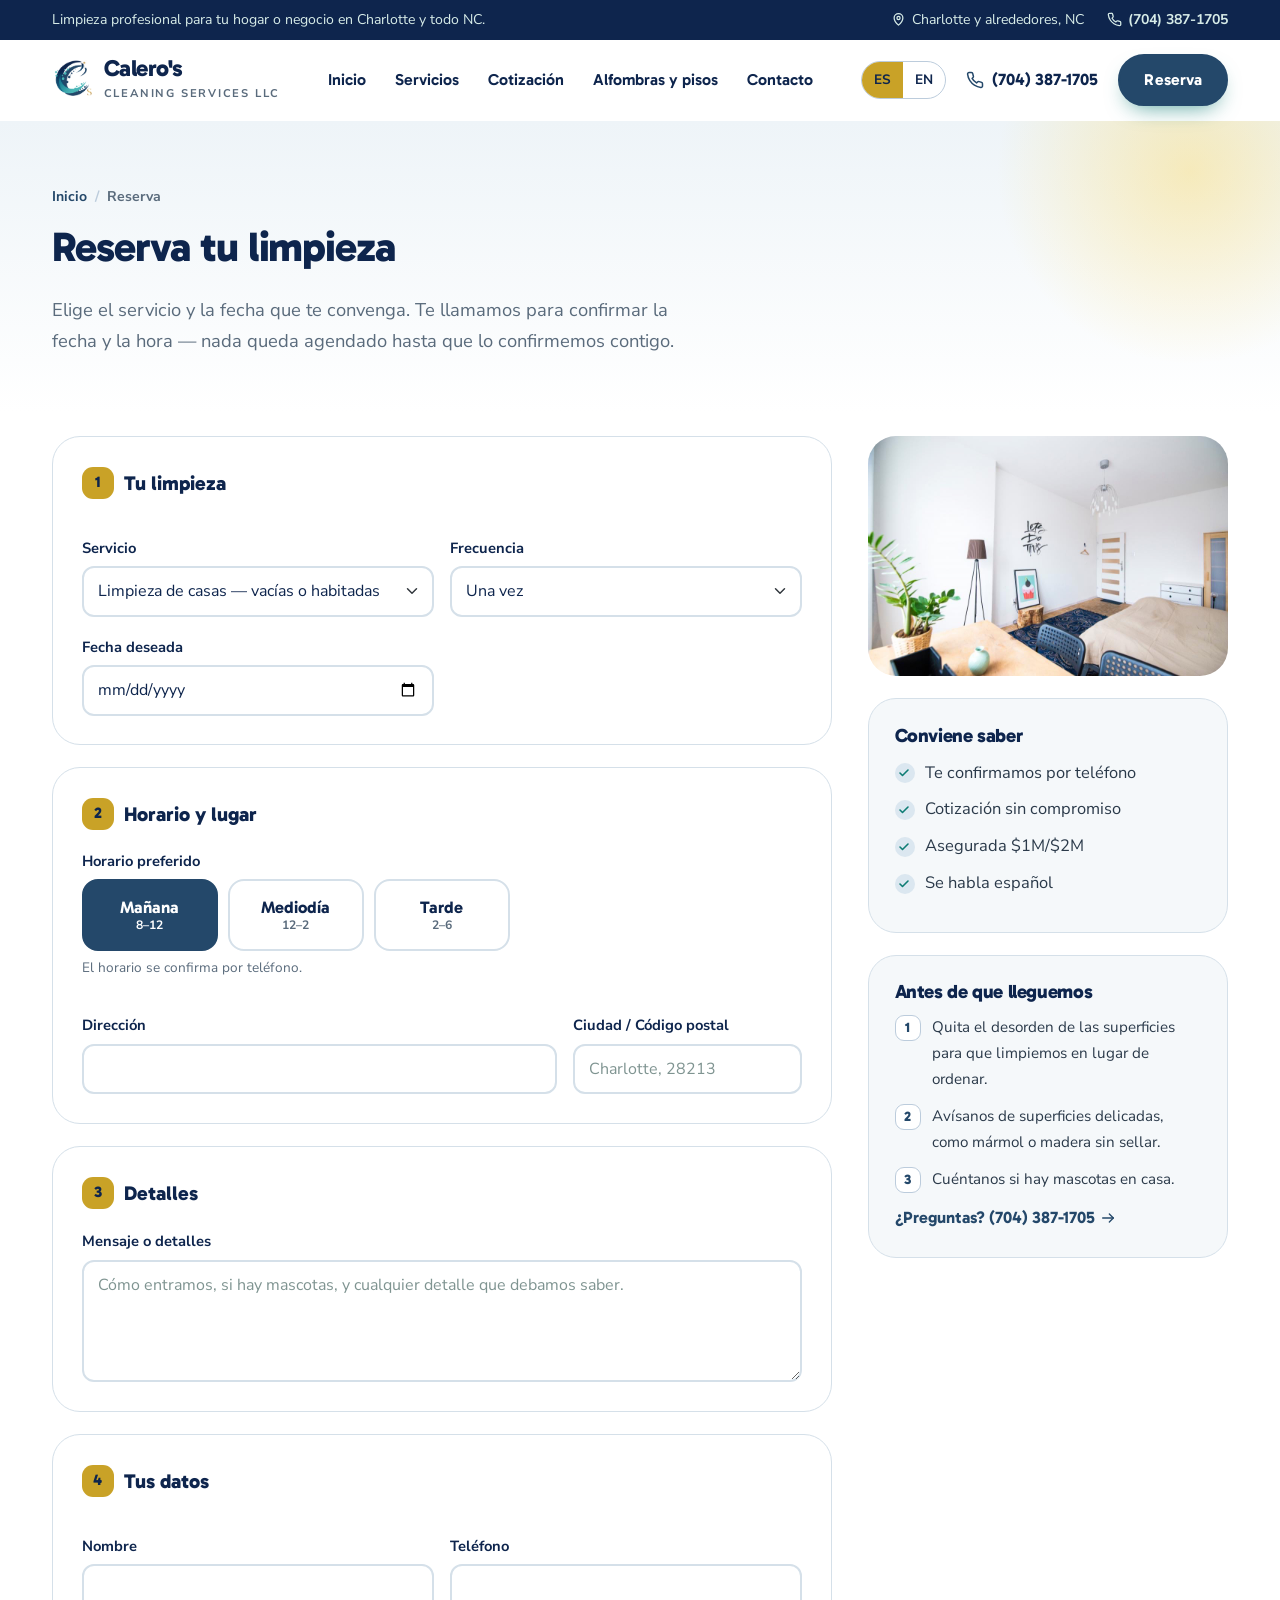
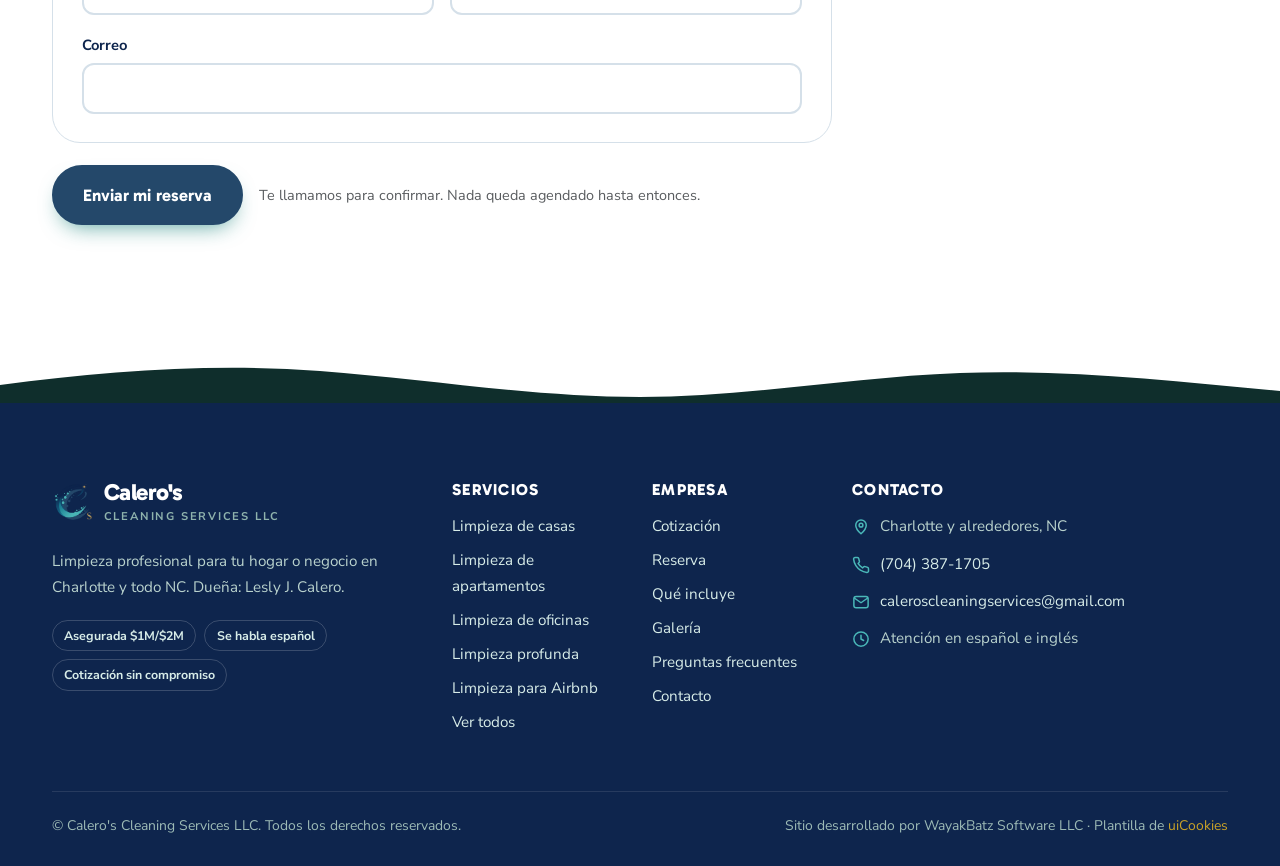
==== booking.html @ 73a1bdf9 "Publica el sitio de Calero's Cleaning Services (plantilla Freshbrook adaptada)" ====
<!DOCTYPE html>
<html lang="es">
<head>
  <script>document.documentElement.classList.add('js')</script>
  <meta charset="utf-8">
  <meta name="viewport" content="width=device-width, initial-scale=1">
  <title>Reserva — Calero's Cleaning Services LLC</title>
  <meta name="description" content="Reserva tu limpieza con Calero's Cleaning Services en Charlotte y todo NC. Elige el servicio y la fecha; te confirmamos por teléfono.">
  <meta name="theme-color" content="#24486a">
  <link rel="icon" href="img/logo-icono-solo.png">

  <link rel="preconnect" href="https://fonts.googleapis.com">
  <link rel="preconnect" href="https://fonts.gstatic.com" crossorigin>
  <link href="https://fonts.googleapis.com/css2?family=Gabarito:wght@500;600;700;800&family=Nunito+Sans:ital,opsz,wght@0,6..12,400;0,6..12,600;0,6..12,700;0,6..12,800;1,6..12,400&display=swap" rel="stylesheet">

  <link rel="stylesheet" href="css/vendor/bootstrap.min.css">
  <link rel="stylesheet" href="css/style.css">
</head>
<body>
  <a class="skip-link" href="#main" data-i18n="skip">Saltar al contenido principal</a>

  <!-- ============================ ANNOUNCEMENT ============================ -->
  <div class="announce">
    <div class="container">
      <p class="m-0" data-i18n="announce">Limpieza profesional para tu hogar o negocio en Charlotte y todo NC.</p>
      <div class="announce-meta">
        <span><svg viewBox="0 0 24 24" fill="none" stroke="currentColor" stroke-width="2" stroke-linecap="round" stroke-linejoin="round" aria-hidden="true" focusable="false"><path d="M12 21s-7-6.2-7-11.5a7 7 0 0 1 14 0C19 14.8 12 21 12 21z"/><circle cx="12" cy="9.5" r="2.5"/></svg> <span data-i18n="announce-area">Charlotte y alrededores, NC</span></span>
        <span><svg viewBox="0 0 24 24" fill="none" stroke="currentColor" stroke-width="2" stroke-linecap="round" stroke-linejoin="round" aria-hidden="true" focusable="false"><path d="M22 16.92v3a2 2 0 0 1-2.18 2 19.79 19.79 0 0 1-8.63-3.07 19.5 19.5 0 0 1-6-6 19.79 19.79 0 0 1-3.07-8.67A2 2 0 0 1 4.11 2h3a2 2 0 0 1 2 1.72c.13.96.36 1.9.7 2.81a2 2 0 0 1-.45 2.11L8.09 9.91a16 16 0 0 0 6 6l1.27-1.27a2 2 0 0 1 2.11-.45c.9.34 1.85.57 2.81.7A2 2 0 0 1 22 16.92z"/></svg> <a href="tel:+17043871705" style="color:inherit">(704) 387-1705</a></span>
      </div>
    </div>
  </div>

  <!-- ============================ HEADER ============================ -->
  <header class="site-header">
    <nav class="navbar navbar-expand-lg" aria-label="Primary">
      <div class="container">
        <a class="brand" href="index.html" aria-label="Calero's Cleaning Services LLC — inicio"><img class="brand-mark" src="img/logo-icono-solo.png" alt="" width="42" height="42"><span><span class="brand-name">Calero's</span><span class="brand-sub">Cleaning Services LLC</span></span></a>

        <button class="navbar-toggler" type="button" data-bs-toggle="collapse" data-bs-target="#primary-nav" aria-controls="primary-nav" aria-expanded="false" aria-label="Toggle navigation menu">
          <span class="toggler-bar"></span>
          <span class="toggler-bar"></span>
          <span class="toggler-bar"></span>
        </button>

        <div class="collapse navbar-collapse" id="primary-nav">
          <ul class="navbar-nav nav-menu mx-auto">
            <li class="nav-item"><a class="nav-link" href="index.html" data-i18n="nav-home">Inicio</a></li>
            <li class="nav-item"><a class="nav-link" href="index.html#services" data-i18n="nav-services">Servicios</a></li>
            <li class="nav-item"><a class="nav-link" href="pricing.html" data-i18n="nav-quote">Cotización</a></li>
            <li class="nav-item"><a class="nav-link" href="carpet.html" data-i18n="nav-carpet">Alfombras y pisos</a></li>
            <li class="nav-item"><a class="nav-link" href="contact.html" data-i18n="nav-contact">Contacto</a></li>
          </ul>
          <div class="nav-actions d-flex align-items-center gap-2">
            <span class="lang-toggle" role="group" aria-label="Idioma / Language">
              <button type="button" id="btn-es" class="active" data-lang="es">ES</button>
              <button type="button" id="btn-en" data-lang="en">EN</button>
            </span>
            <a class="nav-phone" href="tel:+17043871705"><svg viewBox="0 0 24 24" fill="none" stroke="currentColor" stroke-width="2" stroke-linecap="round" stroke-linejoin="round" aria-hidden="true" focusable="false"><path d="M22 16.92v3a2 2 0 0 1-2.18 2 19.79 19.79 0 0 1-8.63-3.07 19.5 19.5 0 0 1-6-6 19.79 19.79 0 0 1-3.07-8.67A2 2 0 0 1 4.11 2h3a2 2 0 0 1 2 1.72c.13.96.36 1.9.7 2.81a2 2 0 0 1-.45 2.11L8.09 9.91a16 16 0 0 0 6 6l1.27-1.27a2 2 0 0 1 2.11-.45c.9.34 1.85.57 2.81.7A2 2 0 0 1 22 16.92z"/></svg> (704) 387-1705</a>
            <a class="btn btn-brook" href="booking.html" aria-current="page" data-i18n="nav-book">Reserva</a>
          </div>
        </div>
      </div>
    </nav>
  </header>

  <main id="main">

    <!-- ============================ PAGE HERO ============================ -->
    <section class="page-hero" aria-labelledby="page-title">
      <div class="container">
        <ol class="crumbs" aria-label="Breadcrumb"><li><a href="index.html" data-i18n="nav-home">Inicio</a></li><li aria-current="page" data-i18n="nav-book">Reserva</li></ol>
        <h1 id="page-title" data-i18n="bk-title">Reserva tu limpieza</h1>
        <p data-i18n="bk-sub">Elige el servicio y la fecha que te convenga. Te llamamos para confirmar la fecha y la hora — nada queda agendado hasta que lo confirmemos contigo.</p>
      </div>
    </section>

    <section class="section pt-4" aria-label="Formulario de reserva">
      <div class="container">
        <div class="book-grid">
          <div>
            <form action="https://formspree.io/f/mkjrvbrk" method="POST">
              <input type="hidden" name="_subject" value="Reserva — Calero's Cleaning Services">
              <fieldset class="book-step">
                <legend><span class="n">1</span> <span data-i18n="bk-step1">Tu limpieza</span></legend>
                <div class="row g-3">
                  <div class="col-md-6">
                    <label class="form-label" for="b-service" data-i18n="f-service">Tipo de servicio</label>
                    <select class="form-select" id="b-service" name="servicio" required>
                      <option value="Limpieza de casas — vacías o habitadas" data-i18n="svc-1">Limpieza de casas — vacías o habitadas</option>
                      <option value="Limpieza de apartamentos — vacíos o habitados" data-i18n="svc-2">Limpieza de apartamentos — vacíos o habitados</option>
                      <option value="Limpieza de oficinas" data-i18n="svc-3">Limpieza de oficinas</option>
                      <option value="Limpieza de centros comerciales" data-i18n="svc-4">Limpieza de centros comerciales</option>
                      <option value="Limpieza profunda" data-i18n="svc-5">Limpieza profunda</option>
                      <option value="Limpieza post-construcción y post-renovación" data-i18n="svc-6">Limpieza post-construcción y post-renovación</option>
                      <option value="Limpieza para Airbnb y rentas vacacionales" data-i18n="svc-7">Limpieza para Airbnb y rentas vacacionales</option>
                      <option value="Limpieza de alfombras y pisos" data-i18n="svc-8">Limpieza de alfombras y pisos</option>
                      <option value="Limpieza de ventanas" data-i18n="svc-9">Limpieza de ventanas</option>
                      <option value="Limpieza después de eventos" data-i18n="svc-10">Limpieza después de eventos</option>
                    </select>
                  </div>
                  <div class="col-md-6">
                    <label class="form-label" for="b-freq" data-i18n="f-freq">Frecuencia</label>
                    <select class="form-select" id="b-freq" name="frecuencia">
                      <option value="Una vez" data-i18n="f-freq-once">Una vez</option>
                      <option value="Semanal" data-i18n="f-freq-weekly">Semanal</option>
                      <option value="Cada 2 semanas" data-i18n="f-freq-biweekly">Cada 2 semanas</option>
                      <option value="Mensual" data-i18n="f-freq-monthly">Mensual</option>
                    </select>
                  </div>
                  <div class="col-md-6">
                    <label class="form-label" for="b-date" data-i18n="f-date">Fecha deseada</label>
                    <input class="form-control" type="date" id="b-date" name="fecha">
                  </div>
                </div>
              </fieldset>

              <fieldset class="book-step">
                <legend><span class="n">2</span> <span data-i18n="bk-step2">Horario y lugar</span></legend>
                <fieldset class="mb-3">
                  <legend class="form-label" data-i18n="bk-slot">Horario preferido</legend>
                  <div class="slot-group">
                    <label class="slot"><input type="radio" name="horario" value="Mañana" checked><span><b data-i18n="bk-slot-morning">Mañana</b><small>8–12</small></span></label>
                    <label class="slot"><input type="radio" name="horario" value="Mediodía"><span><b data-i18n="bk-slot-midday">Mediodía</b><small>12–2</small></span></label>
                    <label class="slot"><input type="radio" name="horario" value="Tarde"><span><b data-i18n="bk-slot-afternoon">Tarde</b><small>2–6</small></span></label>
                  </div>
                  <p class="form-hint" data-i18n="bk-slot-hint">El horario se confirma por teléfono.</p>
                </fieldset>
                <div class="row g-3">
                  <div class="col-md-8">
                    <label class="form-label" for="b-street" data-i18n="bk-street">Dirección</label>
                    <input class="form-control" type="text" id="b-street" name="direccion" required>
                  </div>
                  <div class="col-md-4">
                    <label class="form-label" for="b-city" data-i18n="f-city">Ciudad / Código postal</label>
                    <input class="form-control" type="text" id="b-city" name="ciudad_cp" placeholder="Charlotte, 28213">
                  </div>
                </div>
              </fieldset>

              <fieldset class="book-step">
                <legend><span class="n">3</span> <span data-i18n="bk-step3">Detalles</span></legend>
                <label class="form-label" for="b-msg" data-i18n="f-msg">Mensaje o detalles</label>
                <textarea class="form-control" id="b-msg" name="mensaje" rows="4" data-i18n-ph="bk-msg-ph" placeholder="Cómo entramos, si hay mascotas, y cualquier detalle que debamos saber."></textarea>
              </fieldset>

              <fieldset class="book-step">
                <legend><span class="n">4</span> <span data-i18n="bk-step4">Tus datos</span></legend>
                <div class="row g-3">
                  <div class="col-md-6">
                    <label class="form-label" for="b-name" data-i18n="f-name">Nombre</label>
                    <input class="form-control" type="text" id="b-name" name="nombre" required>
                  </div>
                  <div class="col-md-6">
                    <label class="form-label" for="b-phone" data-i18n="f-phone">Teléfono</label>
                    <input class="form-control" type="tel" id="b-phone" name="telefono" required>
                  </div>
                  <div class="col-12">
                    <label class="form-label" for="b-email" data-i18n="f-email">Correo</label>
                    <input class="form-control" type="email" id="b-email" name="correo">
                  </div>
                </div>
              </fieldset>

              <div class="d-flex flex-wrap align-items-center gap-3">
                <button class="btn btn-brook btn-lg" type="submit"><span data-i18n="bk-submit">Enviar mi reserva</span></button>
                <span class="text-body-secondary small" data-i18n="bk-note">Te llamamos para confirmar. Nada queda agendado hasta entonces.</span>
              </div>
            </form>
          </div>

          <aside class="book-aside" aria-label="Información de reserva">
            <div class="aside-photo"><img src="img/bedroom.jpg" alt="Dormitorio limpio y ordenado" width="960" height="640" loading="lazy"></div>
            <div class="aside-card">
              <h2 data-i18n="bk-aside-t">Conviene saber</h2>
              <ul class="ticks mb-0">
                <li data-i18n="bk-aside-1">Te confirmamos por teléfono</li>
                <li data-i18n="bk-aside-2">Cotización sin compromiso</li>
                <li data-i18n="bk-aside-3">Asegurada $1M/$2M</li>
                <li data-i18n="bk-aside-4">Se habla español</li>
              </ul>
            </div>
            <div class="aside-card">
              <h2 data-i18n="bk-prep-t">Antes de que lleguemos</h2>
              <ol class="prep-list">
                <li data-i18n="bk-prep-1">Quita el desorden de las superficies para que limpiemos en lugar de ordenar.</li>
                <li data-i18n="bk-prep-2">Avísanos de superficies delicadas, como mármol o madera sin sellar.</li>
                <li data-i18n="bk-prep-3">Cuéntanos si hay mascotas en casa.</li>
              </ol>
              <a class="link-arrow" href="tel:+17043871705"><span data-i18n="bk-questions">¿Preguntas? (704) 387-1705</span> <svg viewBox="0 0 24 24" fill="none" stroke="currentColor" stroke-width="2" stroke-linecap="round" stroke-linejoin="round" aria-hidden="true" focusable="false"><line x1="4" y1="12" x2="20" y2="12"/><polyline points="14 6 20 12 14 18"/></svg></a>
            </div>
          </aside>
        </div>
      </div>
    </section>

  </main>

  <!-- ============================ FOOTER ============================ -->
  <footer class="site-footer">
    <div class="container">
      <div class="row gx-4 gy-5">
        <div class="col-lg-4">
          <a class="brand" href="index.html" aria-label="Calero's Cleaning Services LLC — inicio"><img class="brand-mark" src="img/logo-icono-solo.png" alt="" width="42" height="42"><span><span class="brand-name">Calero's</span><span class="brand-sub">Cleaning Services LLC</span></span></a>
          <p class="footer-about" data-i18n="footer-about">Limpieza profesional para tu hogar o negocio en Charlotte y todo NC. Dueña: Lesly J. Calero.</p>
          <div class="footer-badges"><span data-i18n="badge1">Asegurada $1M/$2M</span><span data-i18n="badge2">Se habla español</span><span data-i18n="badge3">Cotización sin compromiso</span></div>
        </div>
        <div class="col-6 col-md-4 col-lg-2">
          <h2 data-i18n="footer-svc-t">Servicios</h2>
          <ul class="footer-links">
            <li><a href="index.html#services" data-i18n="svc-1-s">Limpieza de casas</a></li>
            <li><a href="index.html#services" data-i18n="svc-2-s">Limpieza de apartamentos</a></li>
            <li><a href="index.html#services" data-i18n="svc-3-s">Limpieza de oficinas</a></li>
            <li><a href="index.html#services" data-i18n="svc-5-s">Limpieza profunda</a></li>
            <li><a href="index.html#services" data-i18n="svc-7-s">Limpieza para Airbnb</a></li>
            <li><a href="index.html#services" data-i18n="footer-svc-all">Ver todos</a></li>
          </ul>
        </div>
        <div class="col-6 col-md-4 col-lg-2">
          <h2 data-i18n="footer-co-t">Empresa</h2>
          <ul class="footer-links">
            <li><a href="pricing.html" data-i18n="nav-quote">Cotización</a></li>
            <li><a href="booking.html" data-i18n="nav-book">Reserva</a></li>
            <li><a href="index.html#checklist" data-i18n="footer-co-inc">Qué incluye</a></li>
            <li><a href="index.html#gallery" data-i18n="gallery-title">Galería</a></li>
            <li><a href="index.html#faq" data-i18n="faq-title">Preguntas frecuentes</a></li>
            <li><a href="contact.html" data-i18n="nav-contact">Contacto</a></li>
          </ul>
        </div>
        <div class="col-md-4 col-lg-4">
          <h2 data-i18n="footer-contact-t">Contacto</h2>
          <ul class="footer-contact">
            <li><svg viewBox="0 0 24 24" fill="none" stroke="currentColor" stroke-width="2" stroke-linecap="round" stroke-linejoin="round" aria-hidden="true" focusable="false"><path d="M12 21s-7-6.2-7-11.5a7 7 0 0 1 14 0C19 14.8 12 21 12 21z"/><circle cx="12" cy="9.5" r="2.5"/></svg><span data-i18n="footer-area">Charlotte y alrededores, NC</span></li>
            <li><svg viewBox="0 0 24 24" fill="none" stroke="currentColor" stroke-width="2" stroke-linecap="round" stroke-linejoin="round" aria-hidden="true" focusable="false"><path d="M22 16.92v3a2 2 0 0 1-2.18 2 19.79 19.79 0 0 1-8.63-3.07 19.5 19.5 0 0 1-6-6 19.79 19.79 0 0 1-3.07-8.67A2 2 0 0 1 4.11 2h3a2 2 0 0 1 2 1.72c.13.96.36 1.9.7 2.81a2 2 0 0 1-.45 2.11L8.09 9.91a16 16 0 0 0 6 6l1.27-1.27a2 2 0 0 1 2.11-.45c.9.34 1.85.57 2.81.7A2 2 0 0 1 22 16.92z"/></svg><a href="tel:+17043871705">(704) 387-1705</a></li>
            <li><svg viewBox="0 0 24 24" fill="none" stroke="currentColor" stroke-width="2" stroke-linecap="round" stroke-linejoin="round" aria-hidden="true" focusable="false"><rect x="2.5" y="4.5" width="19" height="15" rx="3"/><path d="m3.5 7 8.5 6 8.5-6"/></svg><a href="mailto:caleroscleaningservices@gmail.com">caleroscleaningservices@gmail.com</a></li>
            <li><svg viewBox="0 0 24 24" fill="none" stroke="currentColor" stroke-width="2" stroke-linecap="round" stroke-linejoin="round" aria-hidden="true" focusable="false"><circle cx="12" cy="12" r="9.5"/><polyline points="12 7 12 12 15.5 14"/></svg><span data-i18n="footer-hours">Atención en español e inglés</span></li>
          </ul>
        </div>
      </div>
      <div class="footer-bottom">
        <span>&copy; <span data-i18n="footer-copy">Calero's Cleaning Services LLC. Todos los derechos reservados.</span></span>
        <span><span data-i18n="footer-dev">Sitio desarrollado por WayakBatz Software LLC</span> &middot; <span data-i18n="footer-tpl">Plantilla de</span> <a href="https://uicookies.com/">uiCookies</a></span>
      </div>
    </div>
  </footer>

  <script src="js/vendor/bootstrap.bundle.min.js"></script>
  <script src="js/main.js"></script>
</body>
</html>
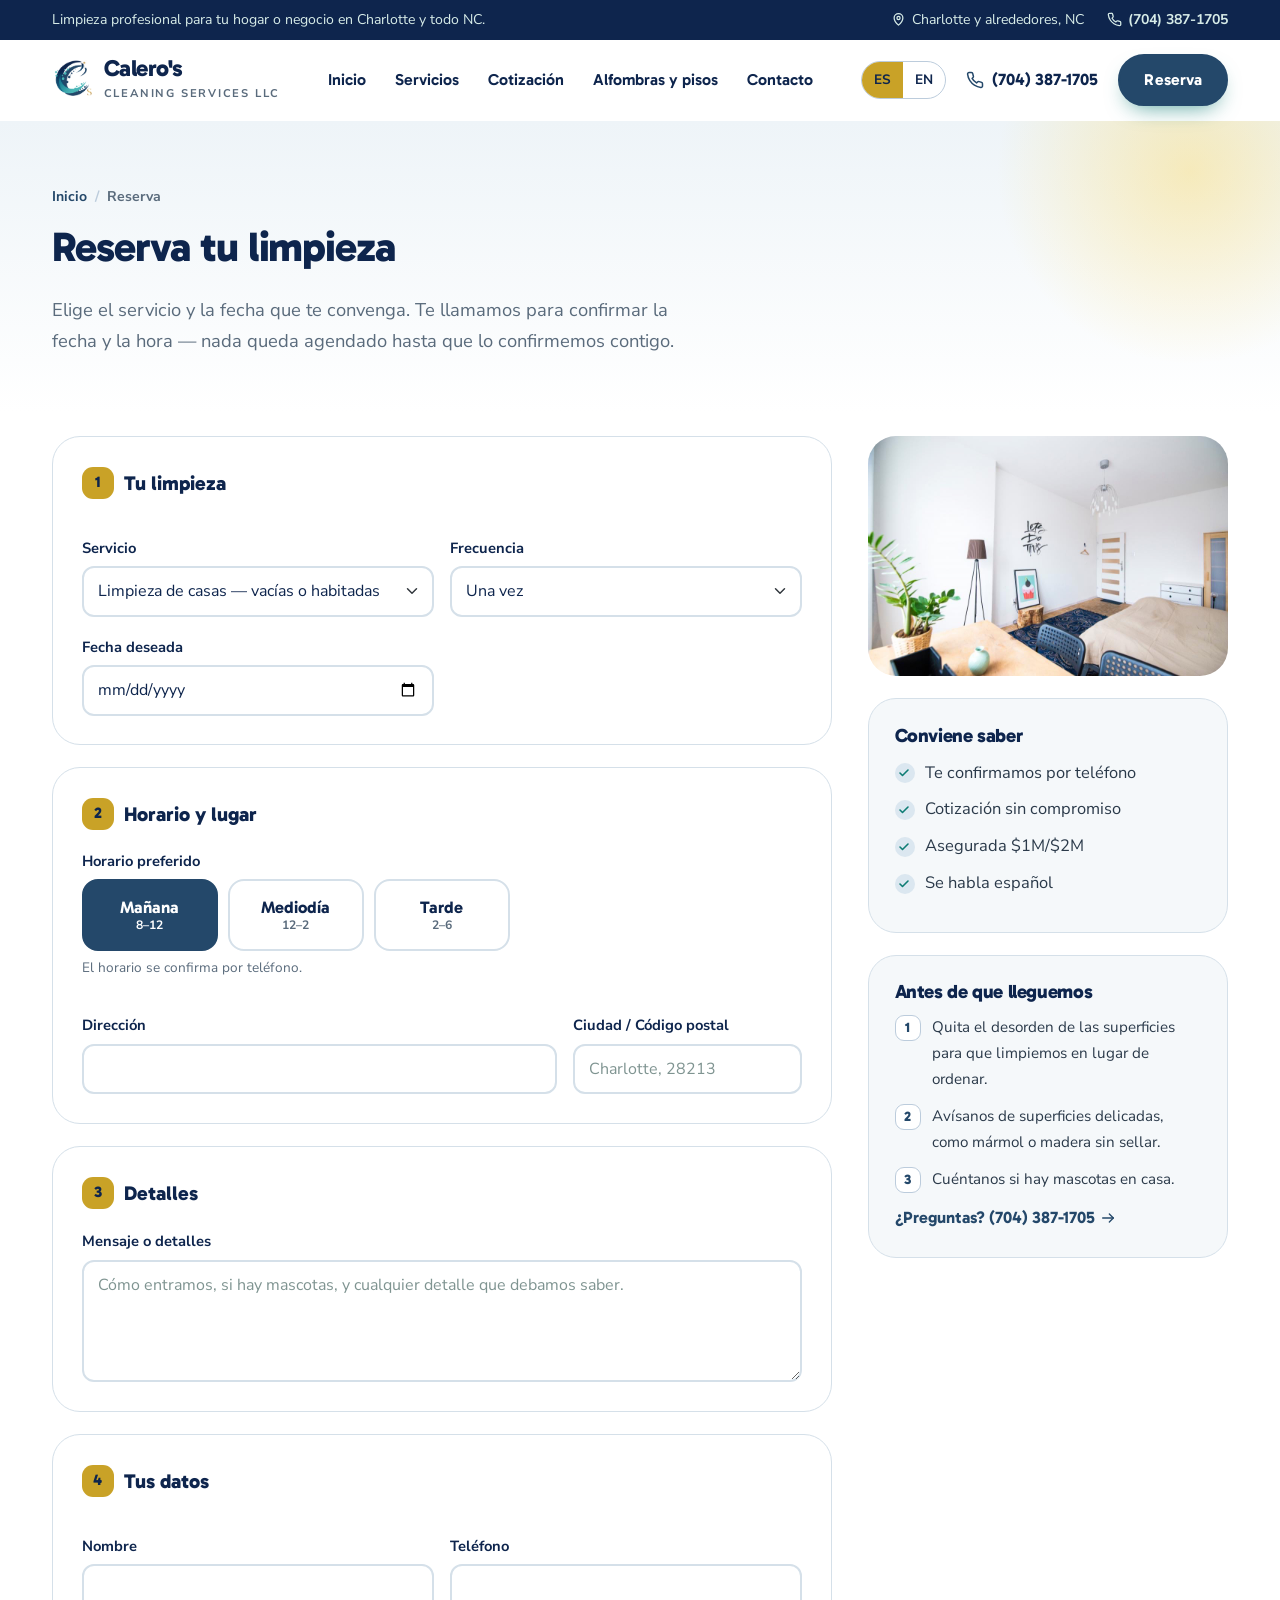
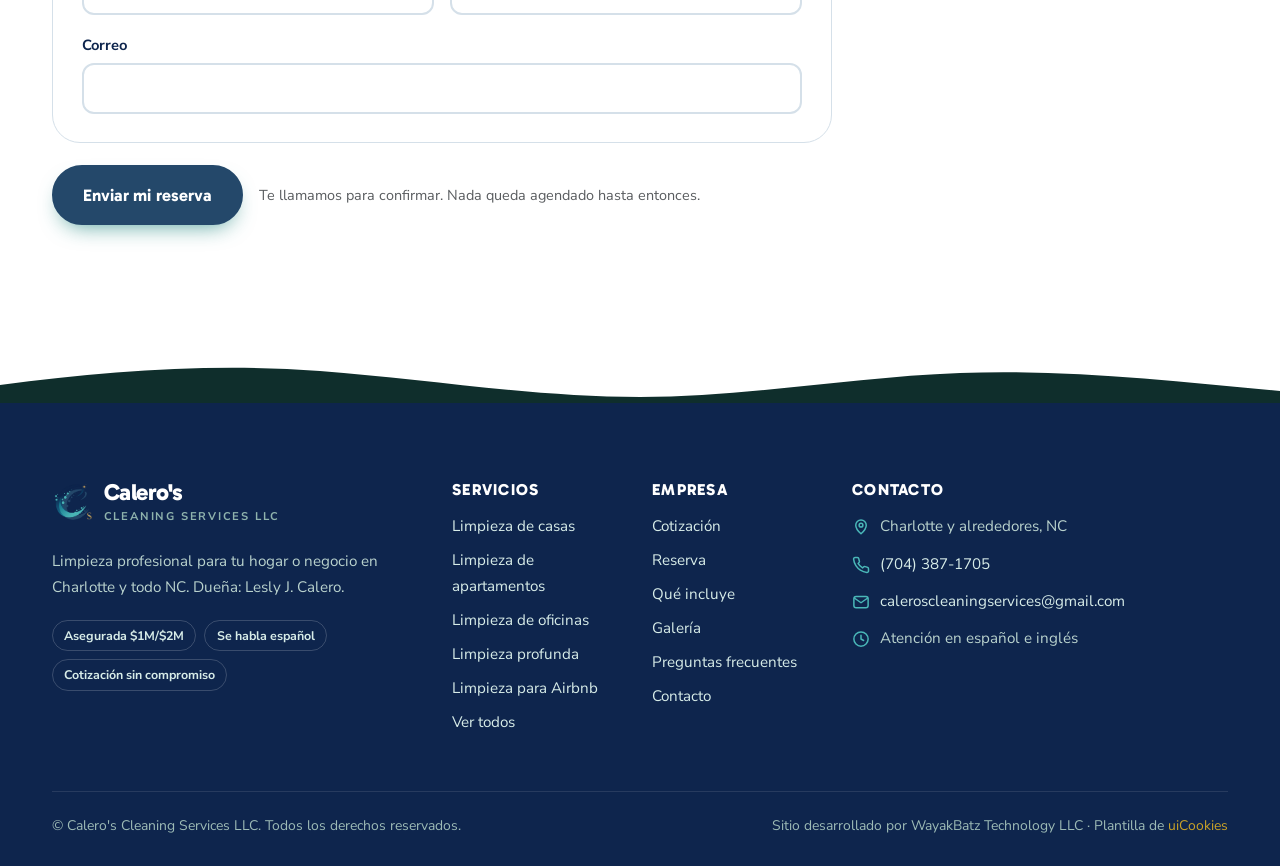
==== commit 7060ee2e: "Cambia pie de WayakBatz Software LLC a Technology LLC" ====
--- a/booking.html
+++ b/booking.html
@@ -238,7 +238,7 @@
       </div>
       <div class="footer-bottom">
         <span>&copy; <span data-i18n="footer-copy">Calero's Cleaning Services LLC. Todos los derechos reservados.</span></span>
-        <span><span data-i18n="footer-dev">Sitio desarrollado por WayakBatz Software LLC</span> &middot; <span data-i18n="footer-tpl">Plantilla de</span> <a href="https://uicookies.com/">uiCookies</a></span>
+        <span><span data-i18n="footer-dev">Sitio desarrollado por WayakBatz Technology LLC</span> &middot; <span data-i18n="footer-tpl">Plantilla de</span> <a href="https://uicookies.com/">uiCookies</a></span>
       </div>
     </div>
   </footer>
